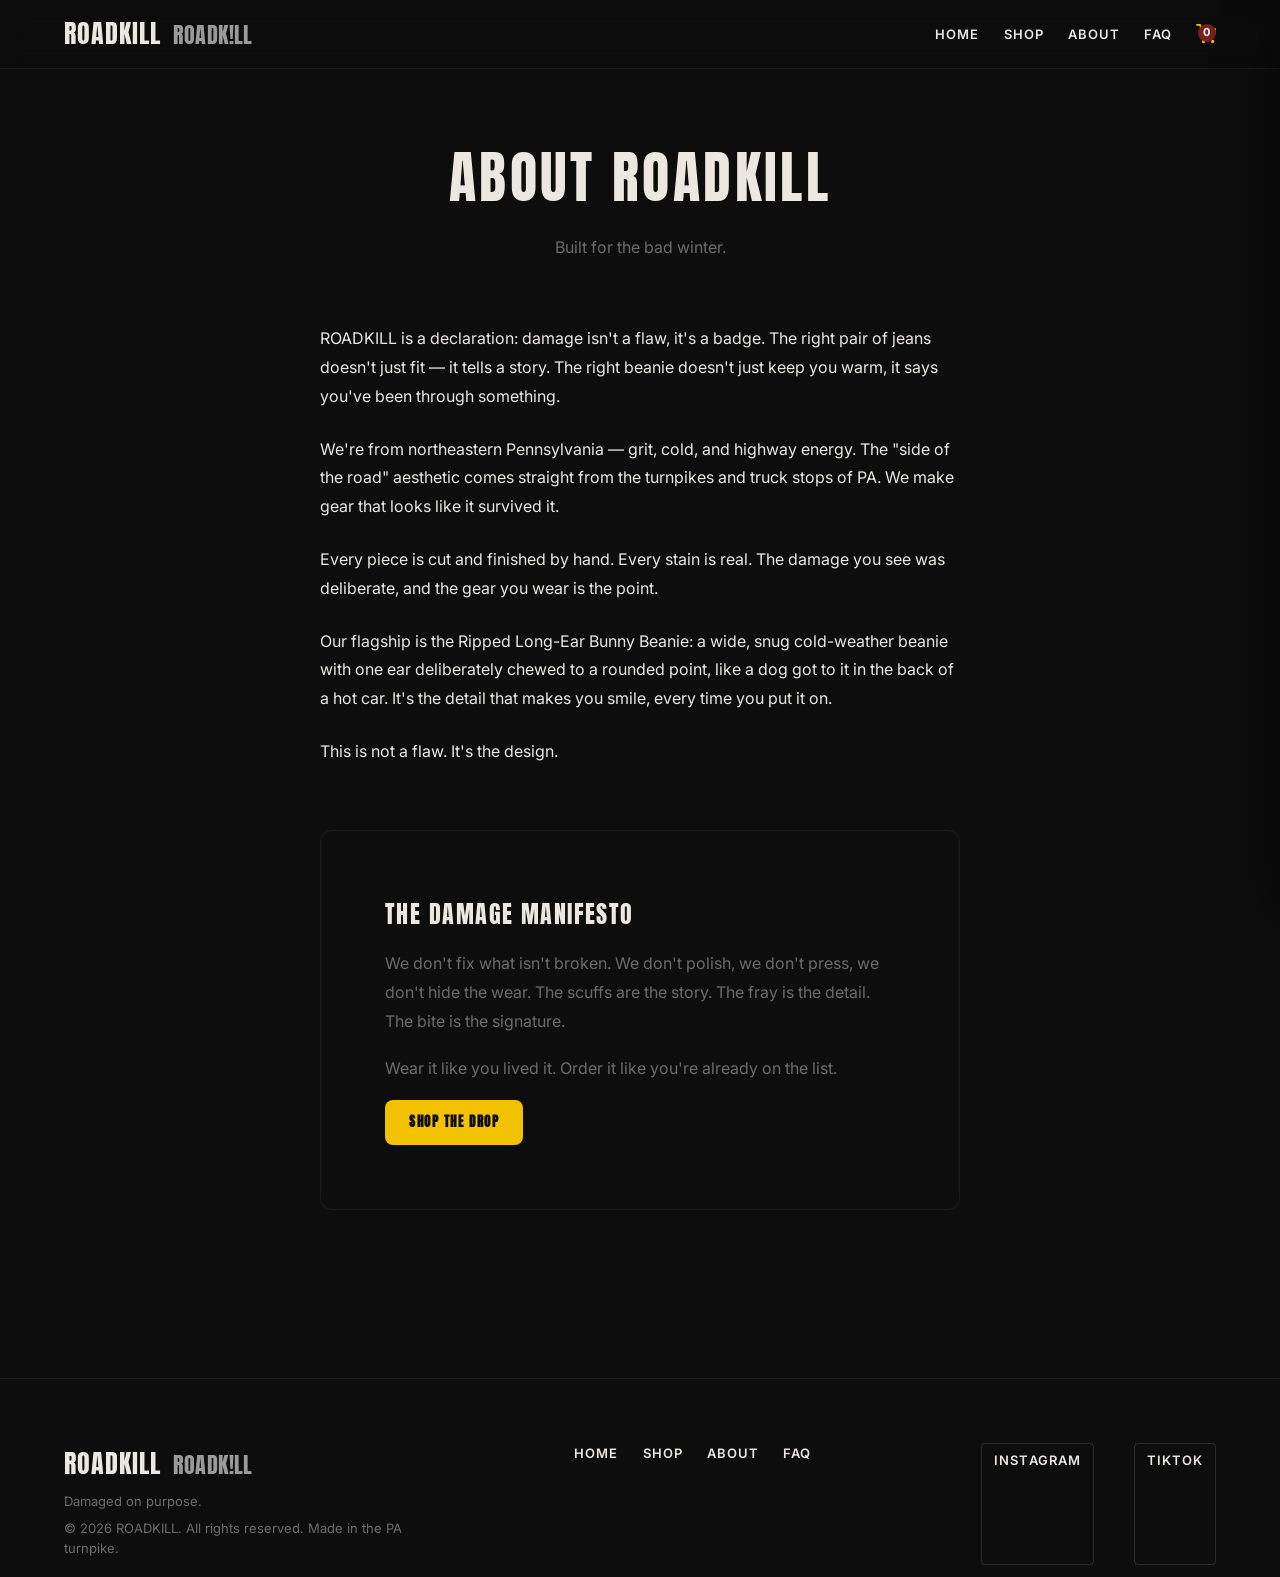
==== about.html @ 136a134d "ROADKILL — complete e-commerce site (v1) Streetwear brand site for ROADKILL, an independent NEPA bra" ====
<!DOCTYPE html>
<html lang="en">
<head>
  <meta charset="UTF-8">
  <meta name="viewport" content="width=device-width, initial-scale=1.0">
  <title>About — ROADKILL</title>
  <meta name="description" content="About ROADKILL. Independent streetwear from northeastern Pennsylvania. Damaged on purpose.">

  <!-- Open Graph -->
  <meta property="og:title" content="About — ROADKILL">
  <meta property="og:description" content="About ROADKILL. Independent streetwear from northeastern Pennsylvania. Damaged on purpose.">
  <meta property="og:image" content="/assets/og-banner.jpg">
  <meta property="og:url" content="https://www.roadkillbrand.com/about.html">

  <link rel="icon" href="data:image/svg+xml,<svg xmlns='http://www.w3.org/2000/svg' viewBox='0 0 32 32'><rect width='32' height='32' fill='%230d0d0d'/><text y='24' font-size='20' font-weight='700' fill='%23f2c200'>!</text></svg>">
  <link rel="preconnect" href="https://fonts.googleapis.com">
  <link rel="preconnect" href="https://fonts.gstatic.com" crossorigin>
  <link href="https://fonts.googleapis.com/css2?family=Anton&family=Inter:wght@400;500;600&family=JetBrains+Mono&display=swap" rel="stylesheet">
  <link rel="stylesheet" href="styles.css">
</head>
<body>

<header class="masthead">
  <div class="container masthead__inner">
    <a href="index.html" class="logo" aria-label="ROADKILL home">
      <span class="logo__word">ROADKILL</span>
      <span class="logo__variant">ROADK!LL</span>
    </a>
    <nav class="nav" id="nav">
      <a href="index.html" class="nav__link">Home</a>
      <a href="shop.html" class="nav__link">Shop</a>
      <a href="about.html" class="nav__link">About</a>
      <a href="faq.html" class="nav__link">FAQ</a>
      <a href="cart.html" class="nav__cart" aria-label="Open cart">
        <svg width="20" height="20" viewBox="0 0 24 24" fill="none" stroke="#f2c200" stroke-width="2" stroke-linecap="round" stroke-linejoin="round"><circle cx="9" cy="21" r="1"/><circle cx="20" cy="21" r="1"/><path d="M1 1h4l2.68 13.39a2 2 0 0 0 2 1.61h9.72a2 2 0 0 0 2-1.61L23 6H6"/></svg>
        <span class="nav__cart-count" id="navCartCount">0</span>
      </a>
    </nav>
    <button class="nav__toggle" id="navToggle" aria-label="Toggle navigation" aria-expanded="false">
      <span></span><span></span><span></span>
    </button>
  </div>
</header>

<div class="page" id="page">
  <section class="page-section about-page">
    <div class="container">
      <div class="about-page__hero">
        <h1 class="about-page__title">About ROADKILL</h1>
        <p class="about-page__sub">Built for the bad winter.</p>
      </div>

      <article class="about-page__content">
        <p>
          ROADKILL is a declaration: damage isn't a flaw, it's a badge. The right pair of jeans doesn't just fit — it tells a story. The right beanie doesn't just keep you warm, it says you've been through something.
        </p>
        <p>
          We're from northeastern Pennsylvania — grit, cold, and highway energy. The "side of the road" aesthetic comes straight from the turnpikes and truck stops of PA. We make gear that looks like it survived it.
        </p>
        <p>
          Every piece is cut and finished by hand. Every stain is real. The damage you see was deliberate, and the gear you wear is the point.
        </p>
        <p>
          Our flagship is the Ripped Long-Ear Bunny Beanie: a wide, snug cold-weather beanie with one ear deliberately chewed to a rounded point, like a dog got to it in the back of a hot car. It's the detail that makes you smile, every time you put it on.
        </p>
        <p>
          This is not a flaw. It's the design.
        </p>
      </article>

      <div class="about-page__manifesto">
        <h2>The Damage Manifesto</h2>
        <p>
          We don't fix what isn't broken. We don't polish, we don't press, we don't hide the wear. The scuffs are the story. The fray is the detail. The bite is the signature.
        </p>
        <p>
          Wear it like you lived it. Order it like you're already on the list.
        </p>
        <a href="index.html#shop" class="btn btn--primary">Shop the drop</a>
      </div>
    </div>
  </section>
</div>

<footer class="footer">
  <div class="container footer__inner">
    <div class="footer__brand">
      <a href="index.html" class="logo" aria-label="ROADKILL home">
        <span class="logo__word">ROADKILL</span>
        <span class="logo__variant">ROADK!LL</span>
      </a>
      <p>Damaged on purpose.</p>
      <p class="footer__legal">&copy; 2026 ROADKILL. All rights reserved. Made in the PA turnpike.</p>
    </div>
    <div class="footer__links">
      <a href="index.html">Home</a>
      <a href="shop.html">Shop</a>
      <a href="about.html">About</a>
      <a href="faq.html">FAQ</a>
    </div>
    <div class="footer__social">
      <a href="#" aria-label="Instagram">Instagram</a>
      <a href="#" aria-label="TikTok">TikTok</a>
    </div>
  </div>
</footer>

<div class="cart-overlay" id="cartOverlay" aria-hidden="true"></div>
<div class="cart-drawer" id="cartDrawer" aria-hidden="true" role="dialog" aria-label="Shopping cart">
  <div class="cart-drawer__header">
    <h2>Your Cart</h2>
    <button class="cart-drawer__close" id="cartClose" aria-label="Close cart">&times;</button>
  </div>
  <ul class="cart-drawer__list" id="cartList"></ul>
  <div class="cart-drawer__footer">
    <div class="cart-drawer__totals">
      <span class="cart-drawer__subtotal">Subtotal</span>
      <span class="cart-drawer__amount" id="cartSubtotal">$0.00</span>
    </div>
    <a href="checkout.html" class="btn btn--primary btn--full">Checkout</a>
    <p class="cart-drawer__note">Stripe-ready &middot; placeholder until you plug in your key.</p>
  </div>
</div>

<script src="data.js"></script>
<script src="app.js"></script>
</body>
</html>
---- styles.css ----
/* ============================================================
   ROADKILL — minimal e-commerce (single-file, no build step)
   CSS: design tokens, layout, components, page sections, cart.
   ============================================================ */

/* ---------- Design tokens ---------- */
:root {
  --black:      #0d0d0d;
  --off-white:  #ece8e1;
  --yellow:     #f2c200;
  --red:        #7a1e1e;
  --grey:       #6b6b6b;
  --grey-light: #9a9a9a;

  --ant:        'Anton', 'Arial Narrow', sans-serif;
  --mono:       'JetBrains Mono', 'Consolas', monospace;
  --sans:       'Inter', 'Segoe UI', sans-serif;

  --space-xs: 6px;
  --space-sm: 12px;
  --space-md: 18px;
  --space-lg: 24px;
  --space-xl: 40px;
  --space-2xl: 64px;

  --radius-sm: 4px;
  --radius-md: 8px;
  --radius-lg: 12px;

  --shadow-sm: 0 2px 8px rgba(0,0,0,.35);
  --shadow-md: 0 8px 24px rgba(0,0,0,.45);
  --shadow-lg: 0 16px 48px rgba(0,0,0,.55);

  --ease: cubic-bezier(.22,1,.36,1);
  --duration: .3s;
}

/* ---------- Reset / base ---------- */
*, *::before, *::after { box-sizing: border-box; }

html {
  scroll-behavior: smooth;
  -webkit-font-smoothing: antialiased;
  -moz-osx-font-smoothing: grayscale;
}

body {
  margin: 0;
  font-family: var(--sans);
  color: var(--off-white);
  background: var(--black);
  line-height: 1.6;
  min-height: 100vh;
  overflow-x: hidden;
}

img { display: block; max-width: 100%; }
a { color: inherit; text-decoration: none; }
button { font-family: inherit; cursor: pointer; border: none; background: none; }
input, textarea {
  font-family: var(--mono);
  font-size: 14px;
  color: var(--off-white);
  background: rgba(255,255,255,.06);
  border: 1px solid rgba(255,255,255,.18);
  border-radius: var(--radius-sm);
  padding: var(--space-sm) var(--space-md);
  outline: none;
  width: 100%;
}
input:focus, textarea:focus {
  border-color: var(--yellow);
  box-shadow: 0 0 0 3px rgba(242,194,0,.18);
}
input::placeholder, textarea::placeholder { color: var(--grey-light); }

.container {
  width: 100%;
  max-width: 1200px;
  margin: 0 auto;
  padding: 0 var(--space-lg);
}
.page {
  /* full-page sections fill the viewport on the sections themselves */
}

/* ---------- Masthead ---------- */
.masthead {
  position: sticky;
  top: 0;
  z-index: 100;
  background: rgba(13,13,13,.92);
  backdrop-filter: blur(12px);
  border-bottom: 1px solid rgba(255,255,255,.06);
}
.masthead__inner {
  display: flex;
  align-items: center;
  justify-content: space-between;
  height: 68px;
}
.logo {
  display: flex;
  align-items: baseline;
  gap: var(--space-sm);
  font-family: var(--ant);
  font-size: 26px;
  font-weight: 400;
  letter-spacing: .04em;
  color: var(--off-white);
}
.logo__variant {
  font-family: var(--ant);
  font-size: 22px;
  color: var(--grey-light);
  letter-spacing: .02em;
}
.nav {
  display: flex;
  align-items: center;
  gap: var(--space-lg);
}
.nav__link {
  position: relative;
  color: var(--off-white);
  font-size: 13px;
  letter-spacing: .08em;
  text-transform: uppercase;
  font-weight: 600;
  padding: var(--space-xs) 0;
}
.nav__link::after {
  content: '';
  position: absolute;
  bottom: 0; left: 0; right: 0;
  height: 1px;
  background: var(--yellow);
  transform: scaleX(0);
  transform-origin: right;
  transition: transform var(--duration) var(--ease);
}
.nav__link:hover::after,
.nav__link:focus-visible::after { transform: scaleX(1); transform-origin: left; }
.nav__cart {
  position: relative;
  display: flex;
  align-items: center;
  gap: var(--space-xs);
  color: var(--off-white);
  font-size: 13px;
  letter-spacing: .06em;
}
.nav__cart-count {
  position: absolute;
  top: 0; right: 0;
  background: var(--red);
  color: #fff;
  font-size: 11px;
  font-weight: 700;
  min-width: 18px;
  height: 18px;
  border-radius: 9px;
  display: flex;
  align-items: center;
  justify-content: center;
  padding: 0 4px;
}
.nav__toggle {
  display: none;
  flex-direction: column;
  gap: 5px;
  padding: var(--space-sm);
  border-radius: var(--radius-sm);
}
.nav__toggle span {
  display: block;
  height: 2px;
  background: var(--off-white);
  width: 22px;
  border-radius: 2px;
  transition: transform var(--duration) var(--ease);
}
.nav__toggle[aria-expanded="true"] span:nth-child(1) { transform: rotate(45deg) translate(5px,5px); }
.nav__toggle[aria-expanded="true"] span:nth-child(2) { opacity: 0; }
.nav__toggle[aria-expanded="true"] span:nth-child(3) { transform: rotate(-45deg) translate(5px,-5px); }

/* ---------- Buttons ---------- */
.btn {
  display: inline-flex;
  align-items: center;
  justify-content: center;
  gap: var(--space-sm);
  font-family: var(--sans);
  font-size: 13px;
  letter-spacing: .08em;
  text-transform: uppercase;
  font-weight: 700;
  padding: var(--space-sm) var(--space-lg);
  border-radius: var(--radius-md);
  transition: transform var(--duration) var(--ease), filter var(--duration);
  position: relative;
  overflow: hidden;
}
.btn--primary {
  background: var(--yellow);
  color: var(--black);
  font-family: var(--ant);
  letter-spacing: .12em;
}
.btn--primary:hover { background: var(--red); color: var(--off-white); transform: translateY(-2px); }
.btn--primary:focus-visible { outline: 2px solid var(--yellow); outline-offset: 3px; }
.btn--ghost {
  color: var(--off-white);
  font-family: var(--ant);
  letter-spacing: .12em;
  border: 1px solid rgba(255,255,255,.18);
}
.btn--ghost:hover { border-color: var(--yellow); color: var(--yellow); transform: translateY(-2px); }
.btn--full { width: 100%; }
.btn--danger { background: var(--red); color: #fff; }
.btn--danger:hover { background: #5a1414; }

/* ---------- Hero ---------- */
.hero {
  position: relative;
  min-height: 100vh;
  display: flex;
  align-items: center;
  overflow: hidden;
}
.hero__bg {
  position: absolute;
  inset: 0;
  z-index: 0;
}
.hero__bg img {
  width: 100%;
  height: 100%;
  object-fit: cover;
  object-position: center 30%;
}
.hero__grain {
  position: absolute;
  inset: 0;
  z-index: 1;
  background-image: url("data:image/svg+xml,%3Csvg viewBox='0 0 256 256' xmlns='http://www.w3.org/2000/svg'%3E%3Cfilter id='noise'%3E%3CfeTurbulence type='fractalNoise' baseFrequency='0.85' numOctaves='4' stitchTiles='stitch'/%3E%3C/filter%3E%3Crect width='100%25' height='100%25' filter='url(%23noise)' opacity='0.35'/%3E%3C/svg%3E");
  opacity: .4;
  pointer-events: none;
}
.hero__content {
  position: relative;
  z-index: 2;
  max-width: 640px;
  padding: var(--space-2xl) var(--space-lg) 0;
}
.eyebrow {
  margin: 0 0 var(--space-sm);
  color: var(--yellow);
  font-size: 12px;
  letter-spacing: .2em;
  text-transform: uppercase;
}
.hero__title {
  margin: 0 0 var(--space-sm);
  font-family: var(--ant);
  font-size: clamp(56px, 9vw, 110px);
  font-weight: 400;
  line-height: 0.95;
  letter-spacing: .06em;
  text-transform: uppercase;
}
.hero__title--alt { display: none; }
.hero__sub {
  margin: 0 0 var(--space-lg);
  color: var(--off-white);
  font-size: 18px;
  letter-spacing: .04em;
  font-weight: 500;
}
.hero__actions { display: flex; flex-direction: column; gap: var(--space-sm); }
.hero__countdown {
  margin-top: var(--space-lg);
  font-family: var(--mono);
  font-size: 13px;
  color: var(--off-white);
}
.hero__side {
  position: relative;
  z-index: 2;
  display: none;
}
.hero__scarab {
  position: relative;
}
.frame {
  position: relative;
  display: inline-block;
  border: 1px solid rgba(255,255,255,.12);
  overflow: hidden;
}
.frame img {
  width: 100%;
  aspect-ratio: 4/5;
  object-fit: cover;
}
.frame--bite {
  border-color: rgba(255,255,255,.2);
  box-shadow: 0 0 0 12px rgba(255,255,255,.03);
}
.frame__bite {
  position: absolute;
  top: -20%;
  right: -15%;
  width: 46%;
  height: 46%;
  background: rgba(255,255,255,.04);
  border-radius: 50%;
  transform: rotate(12deg);
  pointer-events: none;
}
.caption {
  position: absolute;
  bottom: 0; left: 0; right: 0;
  padding: var(--space-md);
  font-family: var(--mono);
  font-size: 12px;
  color: var(--off-white);
  letter-spacing: .04em;
  background: linear-gradient(0deg, rgba(13,13,13,.8), transparent);
}

/* ---------- Section shared ---------- */
.page-section {
  padding: var(--space-2xl) var(--space-lg) calc(var(--space-2xl) + 40px);
  position: relative;
}
.section-title {
  margin: 0 0 var(--space-sm);
  font-family: var(--ant);
  font-size: clamp(28px, 4vw, 44px);
  font-weight: 400;
  letter-spacing: .06em;
  text-transform: uppercase;
}
.section-lead {
  margin: 0 0 var(--space-lg);
  color: var(--grey);
  font-size: 16px;
  max-width: 620px;
}
.section-body {
  margin: 0 0 var(--space-lg);
  color: var(--off-white);
  font-size: 15px;
  line-height: 1.8;
}
.feature-list {
  list-style: none;
  margin: 0;
  padding: 0;
  display: grid;
  gap: var(--space-lg);
}
.feature-list__item {
  display: grid;
  grid-template-columns: 48px 1fr;
  gap: var(--space-md);
  align-items: start;
}
.feature-list__marker {
  font-family: var(--mono);
  font-size: 12px;
  color: var(--yellow);
  font-weight: 700;
  display: flex;
  align-items: center;
  justify-content: center;
  height: 40px;
  width: 40px;
  border-radius: 50%;
  background: var(--black);
}

/* ---------- Products ---------- */
.product-grid {
  display: grid;
  grid-template-columns: repeat(auto-fill, minmax(240px, 1fr));
  gap: var(--space-lg);
}
.product-card {
  position: relative;
  background: var(--black);
  border: 1px solid rgba(255,255,255,.06);
  border-radius: var(--radius-md);
  overflow: hidden;
  transition: transform var(--duration) var(--ease), border-color var(--duration);
}
.product-card:hover {
  transform: translateY(-4px);
  border-color: rgba(255,255,255,.14);
}
.product-card__img {
  position: relative;
  aspect-ratio: 3/4;
  overflow: hidden;
}
.product-card__img img {
  width: 100%;
  height: 100%;
  object-fit: cover;
  transition: transform var(--duration) var(--ease);
}
.product-card:hover .product-card__img img { transform: scale(1.04); }
.product-card__frame {
  position: absolute;
  inset: 0;
  border-radius: var(--radius-md);
  overflow: hidden;
  pointer-events: none;
}
.product-card__frame::before {
  content: '';
  position: absolute;
  inset: 0;
  background: linear-gradient(135deg, transparent 40%, rgba(255,255,255,.05));
  pointer-events: none;
}
.product-card__frame--bite {
  pointer-events: none;
}
.product-card__frame::after {
  content: '';
  position: absolute;
  top: -20%;
  right: -15%;
  width: 40%;
  height: 40%;
  background: rgba(255,255,255,.04);
  border-radius: 50%;
  transform: rotate(10deg);
  pointer-events: none;
}
.product-card__tag {
  position: absolute;
  top: var(--space-sm);
  left: var(--space-sm);
  font-size: 10px;
  letter-spacing: .12em;
  text-transform: uppercase;
  font-weight: 700;
  padding: 4px 8px;
  border-radius: var(--radius-sm);
  color: #fff;
}
.product-card__tag--sold {
  background: var(--red);
}
.product-card__tag--soon {
  background: var(--grey);
}
.product-card__body {
  padding: var(--space-md);
}
.product-card__name {
  font-family: var(--sans);
  font-size: 15px;
  font-weight: 600;
  margin: 0 0 var(--space-xs);
  letter-spacing: .02em;
}
.product-card__price {
  font-family: var(--mono);
  font-size: 14px;
  color: var(--off-white);
  margin: 0;
}
.product-card__eye {
  font-size: 13px;
  color: var(--grey);
  margin: var(--space-xs) 0;
}
.product-card__buy {
  margin-top: var(--space-sm);
  padding: 6px 12px;
  border: 1px solid rgba(255,255,255,.18);
  border-radius: var(--radius-sm);
  font-size: 11px;
  letter-spacing: .06em;
  text-transform: uppercase;
  font-weight: 700;
  color: var(--off-white);
  transition: border-color var(--duration), color var(--duration);
}
.product-card__buy:hover { border-color: var(--yellow); color: var(--yellow); }

/* ---------- Drop list ---------- */
.drop-list__card {
  max-width: 560px;
  margin: 0 auto;
  background: var(--black);
  border: 1px solid rgba(255,255,255,.06);
  border-radius: var(--radius-lg);
  padding: var(--space-2xl);
  box-shadow: var(--shadow-md);
}
.drop-list__title {
  margin: 0 0 var(--space-sm);
  font-family: var(--ant);
  font-size: 32px;
  font-weight: 400;
  letter-spacing: .04em;
  text-transform: uppercase;
}
.drop-list__sub {
  margin: 0 0 var(--space-lg);
  color: var(--grey);
  font-size: 15px;
}
.drop-list__fields {
  display: grid;
  gap: var(--space-sm);
  margin-bottom: var(--space-lg);
}
.form-feedback {
  font-size: 13px;
  min-height: 18px;
  margin: var(--space-sm) 0 0;
}
.form-feedback--ok { color: var(--yellow); }
.form-feedback--err { color: var(--red); }

/* ---------- About ---------- */
.about__inner {
  display: grid;
  grid-template-columns: 1fr 1fr;
  gap: var(--space-2xl);
  align-items: center;
}
.about__image {
  position: relative;
}
.about__image .frame {
  max-width: 100%;
}
.footer {
  border-top: 1px solid rgba(255,255,255,.06);
  background: var(--black);
  padding: var(--space-2xl) 0 var(--space-sm);
}
.footer__inner {
  display: flex;
  flex-wrap: wrap;
  justify-content: space-between;
  gap: var(--space-lg);
}
.footer__brand { max-width: 340px; }
.footer p { color: var(--grey); font-size: 13px; margin: var(--space-xs) 0; }
.footer__legal { font-size: 11px; color: var(--grey-light); }
.footer__links {
  display: flex;
  flex-wrap: wrap;
  gap: var(--space-lg);
  list-style: none;
  margin: 0;
  padding: 0;
}
.footer__links a {
  font-size: 13px;
  letter-spacing: .08em;
  text-transform: uppercase;
  font-weight: 600;
  color: var(--off-white);
}
.footer__social {
  display: flex;
  gap: var(--space-xl);
}
.footer__social a {
  font-size: 13px;
  letter-spacing: .08em;
  text-transform: uppercase;
  font-weight: 600;
  color: var(--off-white);
  border: 1px solid rgba(255,255,255,.12);
  border-radius: var(--radius-sm);
  padding: var(--space-xs) var(--space-sm);
}
.footer__social a:hover { border-color: var(--yellow); color: var(--yellow); }

/* ---------- FAQ ---------- */
.faq__list {
  max-width: 720px;
}
.faq__item {
  border-bottom: 1px solid rgba(255,255,255,.06);
  padding: var(--space-lg) 0;
}
.faq__q {
  display: flex;
  align-items: center;
  justify-content: space-between;
  gap: var(--space-md);
  font-family: var(--ant);
  font-size: 16px;
  font-weight: 400;
  letter-spacing: .04em;
  text-transform: uppercase;
  color: var(--off-white);
}
.faq__q[aria-expanded="false"] .faq__icon { transform: rotate(-90deg); }
.faq__icon {
  flex-shrink: 0;
  transition: transform var(--duration) var(--ease);
}
.faq__a {
  max-height: 0;
  overflow: hidden;
  transition: max-height var(--duration) var(--ease);
}
.faq__a.open { max-height: 300px; }
.faq__a p { margin: 0; color: var(--grey); line-height: 1.8; }

/* ---------- Cart drawer ---------- */
.cart-overlay {
  position: fixed;
  inset: 0;
  background: rgba(0,0,0,.6);
  z-index: 200;
  opacity: 0;
  pointer-events: none;
  transition: opacity var(--duration);
}
.cart-overlay--open { opacity: 1; pointer-events: auto; }
.cart-drawer {
  position: fixed;
  top: 0; right: 0; bottom: 0;
  width: min(420px, 100%);
  background: var(--black);
  z-index: 201;
  transform: translateX(100%);
  transition: transform var(--duration) var(--ease);
  display: flex;
  flex-direction: column;
  box-shadow: var(--shadow-lg);
}
.cart-drawer--open { transform: translateX(0); }
.cart-drawer__header {
  display: flex;
  align-items: center;
  justify-content: space-between;
  padding: var(--space-lg);
  border-bottom: 1px solid rgba(255,255,255,.06);
}
.cart-drawer__header h2 {
  font-family: var(--ant);
  font-size: 20px;
  font-weight: 400;
  letter-spacing: .06em;
  text-transform: uppercase;
  margin: 0;
}
.cart-drawer__close {
  font-size: 24px;
  color: var(--off-white);
  line-height: 1;
  transition: color var(--duration);
}
.cart-drawer__close:hover { color: var(--yellow); }
.cart-drawer__list {
  list-style: none;
  margin: 0;
  padding: 0;
  flex: 1;
  overflow-y: auto;
}
.cart-drawer__item {
  display: grid;
  grid-template-columns: 90px 1fr auto;
  gap: var(--space-md);
  padding: var(--space-sm) 0;
  border-bottom: 1px solid rgba(255,255,255,.06);
}
.cart-drawer__item:last-child { border-bottom: none; }
.cart-drawer__item-img img { width: 100%; aspect-ratio: 1; object-fit: cover; border-radius: var(--radius-sm); }
.cart-drawer__item-name { font-size: 14px; font-weight: 600; margin: 0 0 var(--space-xs); }
.cart-drawer__item-desc { font-size: 12px; color: var(--grey); margin: 0; }
.cart-drawer__item-price { font-family: var(--mono); font-size: 13px; color: var(--off-white); }
.cart-drawer__remove {
  font-size: 11px;
  color: var(--grey-light);
  transition: color var(--duration);
}
.cart-drawer__remove:hover { color: var(--red); }
.cart-drawer__footer {
  border-top: 1px solid rgba(255,255,255,.06);
  padding: var(--space-lg);
  display: flex;
  flex-direction: column;
  gap: var(--space-sm);
}
.cart-drawer__totals {
  display: flex;
  justify-content: space-between;
  font-size: 14px;
}
.cart-drawer__subtotal { color: var(--grey); }
.cart-drawer__amount {
  font-family: var(--mono);
  font-size: 24px;
  font-weight: 700;
  color: var(--off-white);
}
.cart-drawer__note {
  font-size: 11px;
  color: var(--grey-light);
  margin: 0;
}

/* ---------- Shared section padding tweaks ---------- */
.footer + .page-section { padding-top: 0; }

/* ---------- Responsive ---------- */
@media (max-width: 820px) {
  .nav__toggle { display: flex; }
  .nav__link,
  .nav__cart {
    opacity: 0;
    pointer-events: none;
    transform: translateY(-8px);
    transition: opacity var(--duration) var(--ease), transform var(--duration) var(--ease);
  }
  .nav[aria-expanded="true"] .nav__link,
  .nav[aria-expanded="true"] .nav__cart {
    opacity: 1;
    pointer-events: auto;
    transform: none;
  }
  .nav[aria-expanded="true"] {
    position: absolute;
    top: 68px; left: 0; right: 0;
    background: var(--black);
    border-bottom: 1px solid rgba(255,255,255,.06);
    padding: var(--space-lg);
    display: flex;
    flex-direction: column;
    gap: var(--space-sm);
  }
  .hero__side { display: block; }
  .about__inner { grid-template-columns: 1fr; }
  .about__image { order: -1; }
  .footer__inner { flex-direction: column; }
}

@media (max-width: 480px) {
  .container { padding: 0 var(--space-sm); }
  .product-grid { grid-template-columns: 1fr; }
  .hero__actions { flex-direction: row; }
}

/* ============================================================
   EXTRA PAGES: shop, about, faq, checkout, cart
   ============================================================ */

/* ---------- Shop ---------- */
.shop__hero {
  text-align: center;
  max-width: 640px;
  margin: 0 auto var(--space-2xl);
}
.shop__title {
  font-family: var(--ant);
  font-size: clamp(36px, 5vw, 56px);
  font-weight: 400;
  letter-spacing: .06em;
  text-transform: uppercase;
  margin: 0 0 var(--space-sm);
}
.shop__sub {
  color: var(--grey);
  font-size: 16px;
  margin: 0;
}
.shop__countdown {
  margin-top: var(--space-lg);
  font-family: var(--mono);
  font-size: 13px;
  color: var(--off-white);
}
.shop__filter-bar {
  display: flex;
  flex-wrap: wrap;
  gap: var(--space-sm);
  align-items: center;
  justify-content: center;
  margin-bottom: var(--space-lg);
}
.shop__filter-bar .input {
  min-width: 180px;
}
.shop__status {
  font-size: 13px;
  color: var(--grey);
  margin: 0;
}
.shop__empty {
  text-align: center;
  padding: var(--space-2xl);
  color: var(--grey);
}

/* ---------- Drop list (on home) ---------- */
.drop-list__card { max-width: 560px; margin: 0 auto; }

/* ---------- About page ---------- */
.about-page__hero {
  text-align: center;
  max-width: 560px;
  margin: 0 auto var(--space-2xl);
}
.about-page__title {
  font-family: var(--ant);
  font-size: clamp(36px, 5vw, 56px);
  font-weight: 400;
  letter-spacing: .06em;
  text-transform: uppercase;
  margin: 0 0 var(--space-sm);
}
.about-page__sub {
  color: var(--grey);
  font-size: 16px;
  margin: 0 0 var(--space-lg);
}
.about-page__content {
  max-width: 640px;
  margin: 0 auto var(--space-2xl);
  color: var(--off-white);
  line-height: 1.8;
}
.about-page__content p { margin-bottom: var(--space-lg); }
.about-page__content a { color: var(--yellow); }
.about-page__manifesto {
  background: var(--black);
  border: 1px solid rgba(255,255,255,.06);
  border-radius: var(--radius-lg);
  padding: var(--space-2xl);
  max-width: 640px;
  margin: 0 auto var(--space-2xl);
}
.about-page__manifesto h2 {
  font-family: var(--ant);
  font-size: 24px;
  font-weight: 400;
  letter-spacing: .06em;
  text-transform: uppercase;
  margin: 0 0 var(--space-sm);
}
.about-page__manifesto p {
  color: var(--grey);
  margin-bottom: var(--space-md);
  line-height: 1.8;
}

/* ---------- FAQ page ---------- */
.faq-page__title {
  font-family: var(--ant);
  font-size: clamp(36px, 5vw, 56px);
  font-weight: 400;
  letter-spacing: .06em;
  text-transform: uppercase;
  margin: 0 0 var(--space-sm);
}
.faq-page__sub {
  color: var(--grey);
  font-size: 16px;
  margin: 0 0 var(--space-lg);
}
.faq-page__sub a { color: var(--yellow); }

/* ---------- Cart / Checkout pages ---------- */
.cart-page__wrapper, .checkout__wrapper {
  max-width: 960px;
  margin: 0 auto;
}
.back-link {
  display: inline-block;
  color: var(--yellow);
  font-size: 13px;
  margin-bottom: var(--space-lg);
}
.cart-page__title {
  font-family: var(--ant);
  font-size: clamp(32px, 4vw, 48px);
  font-weight: 400;
  letter-spacing: .06em;
  text-transform: uppercase;
  margin: 0 0 var(--space-lg);
}
.cart-page__cart {
  background: var(--black);
  border: 1px solid rgba(255,255,255,.06);
  border-radius: var(--radius-lg);
  padding: var(--space-xl);
  min-height: 160px;
}
.cart-page__line {
  display: flex;
  justify-content: space-between;
  padding: var(--space-sm) 0;
  border-bottom: 1px solid rgba(255,255,255,.06);
}
.cart-page__line:last-child { border-bottom: none; }
.cart-page__label { color: var(--grey); }
.cart-page__value { font-family: var(--mono); color: var(--off-white); }
.cart-page__total-row .cart-page__value { font-size: 18px; font-weight: 700; }
.cart-page__actions {
  display: flex;
  flex-direction: column;
  gap: var(--space-sm);
  margin: var(--space-xl) 0;
}
.cart-page__note {
  color: var(--grey-light);
  font-size: 12px;
  margin: 0;
}

/* ---- Checkout ---- */
.checkout__wrapper {
  display: grid;
  grid-template-columns: 1fr 1fr;
  gap: var(--space-2xl);
}
.checkout__left { max-width: 560px; }
.checkout__title {
  font-family: var(--ant);
  font-size: clamp(32px, 4vw, 48px);
  font-weight: 400;
  letter-spacing: .06em;
  text-transform: uppercase;
  margin: 0 0 var(--space-sm);
}
.checkout__sub {
  color: var(--grey);
  font-size: 15px;
  margin: 0 0 var(--space-lg);
}
.checkout__sub a { color: var(--yellow); }
.checkout__cart {
  background: var(--black);
  border: 1px solid rgba(255,255,255,.06);
  border-radius: var(--radius-lg);
  padding: var(--space-xl);
  min-height: 160px;
}
.checkout__details {
  background: var(--black);
  border: 1px solid rgba(255,255,255,.06);
  border-radius: var(--radius-lg);
  padding: var(--space-xl);
}
.checkout__totals {
  display: flex;
  flex-direction: column;
  gap: var(--space-sm);
  margin-bottom: var(--space-lg);
}
.checkout__line {
  display: flex;
  justify-content: space-between;
  padding: var(--space-sm) 0;
  border-bottom: 1px solid rgba(255,255,255,.06);
}
.checkout__line:last-child { border-bottom: none; }
.checkout__total-row { font-weight: 700; }
.checkout__actions {
  display: flex;
  flex-direction: column;
  gap: var(--space-sm);
  margin-bottom: var(--space-lg);
}
.checkout__note {
  font-size: 12px;
  color: var(--grey-light);
  line-height: 1.6;
}
.checkout__note code {
  background: rgba(255,255,255,.06);
  padding: 2px 6px;
  border-radius: var(--radius-sm);
  font-family: var(--mono);
  font-size: 11px;
}
.checkout__form-card { max-width: 480px; }
.checkout__form-title {
  font-family: var(--ant);
  font-size: 20px;
  font-weight: 400;
  letter-spacing: .06em;
  text-transform: uppercase;
  margin: 0 0 var(--space-lg);
}
.checkout__form-grid {
  display: grid;
  grid-template-columns: 1fr 1fr;
  gap: var(--space-sm);
}
.checkout__field {
  margin-bottom: var(--space-sm);
}
.checkout__field label {
  display: block;
  font-size: 11px;
  letter-spacing: .08em;
  text-transform: uppercase;
  color: var(--grey-light);
  margin-bottom: var(--space-xs);
}
.checkout__form-grid .checkout__field { margin-bottom: 0; }
.checkout__form-grid .checkout__field:nth-child(2n) { margin-left: var(--space-sm); }
.checkout__form-grid .checkout__field:nth-child(2n) input,
.checkout__form-grid .checkout__field:nth-child(2n) select {
  margin-left: 0;
}
.checkout__form-note {
  font-size: 12px;
  color: var(--grey-light);
  margin: 0;
}
.checkout__form-note code {
  background: rgba(255,255,255,.06);
  padding: 2px 6px;
  border-radius: var(--radius-sm);
  font-family: var(--mono);
  font-size: 11px;
}

/* ---------- Footer tweaks for subpages ---- */
.footer + .page-section { padding-top: 0; }

/* ---------- Responsive for extra pages ---- */
@media (max-width: 820px) {
  .checkout__wrapper {
    grid-template-columns: 1fr;
  }
  .about-page__content { max-width: 100%; }
  .about-page__manifesto { max-width: 100%; }
}
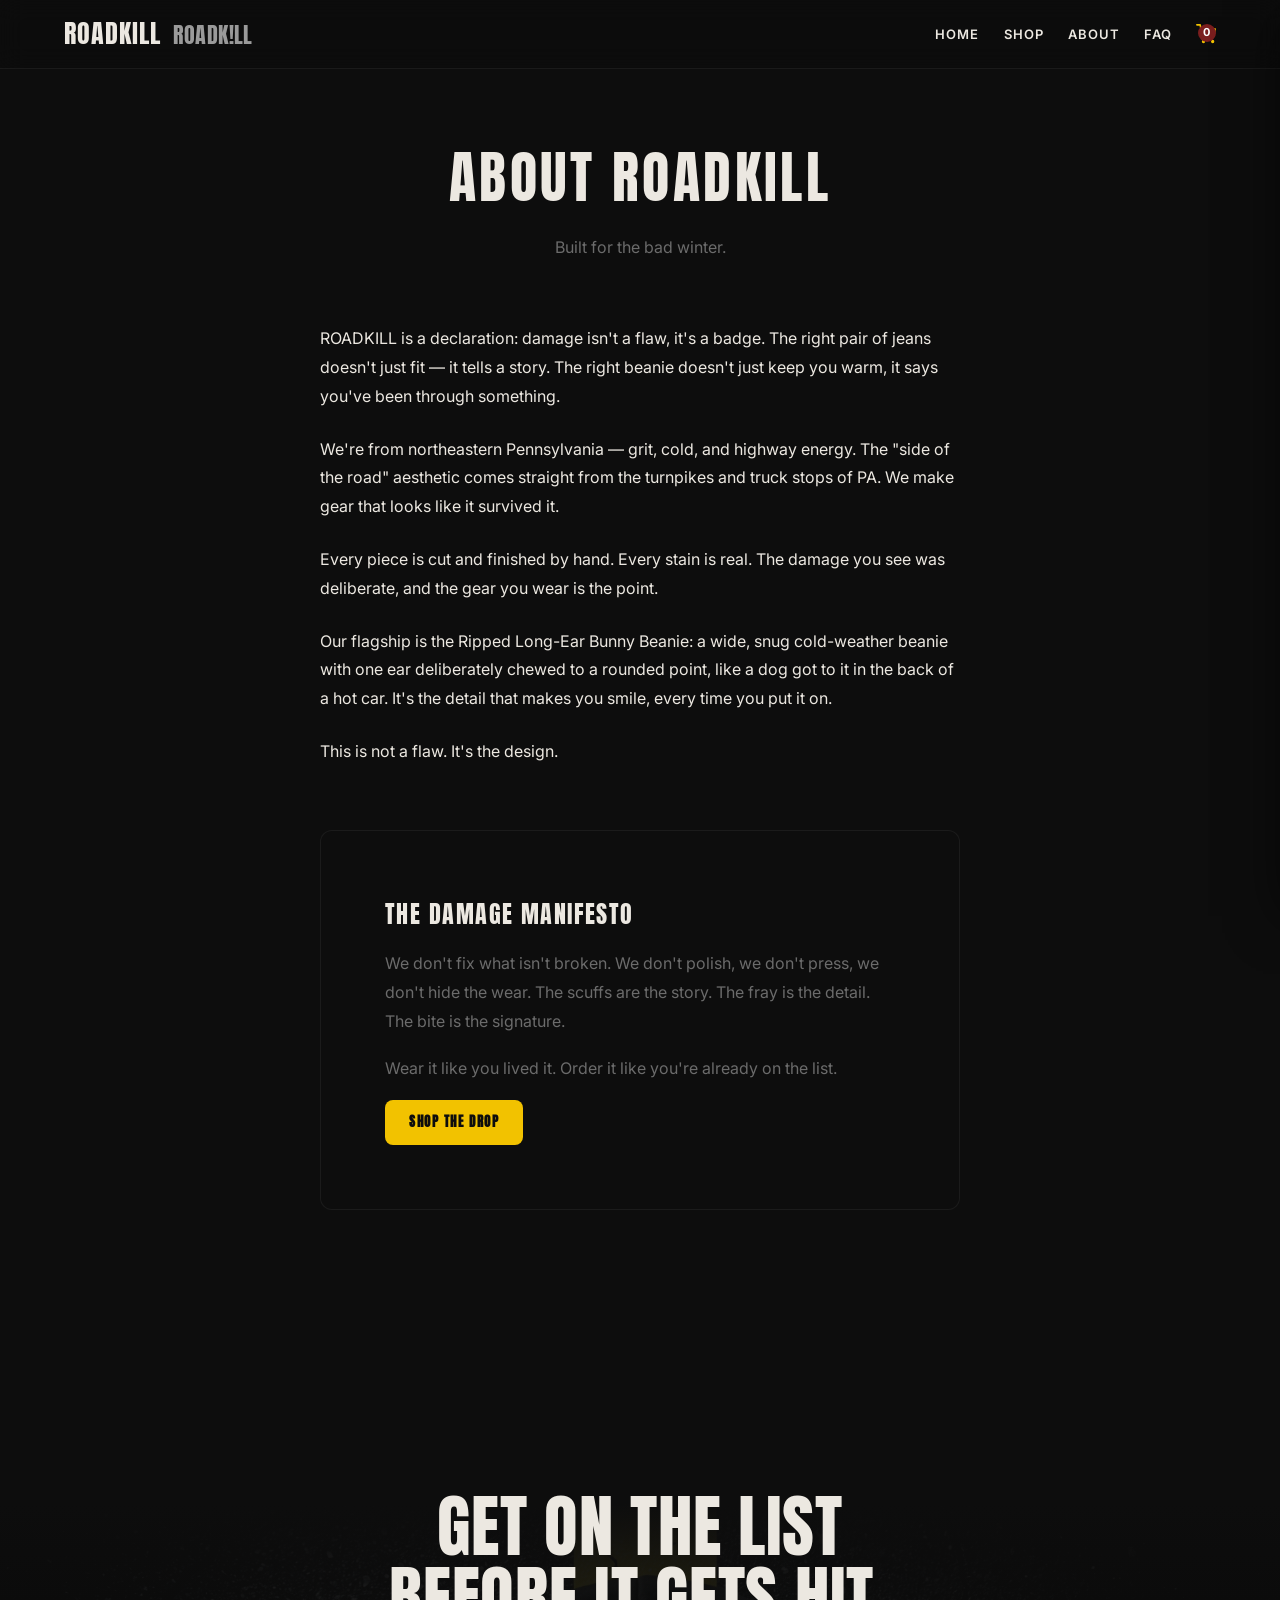
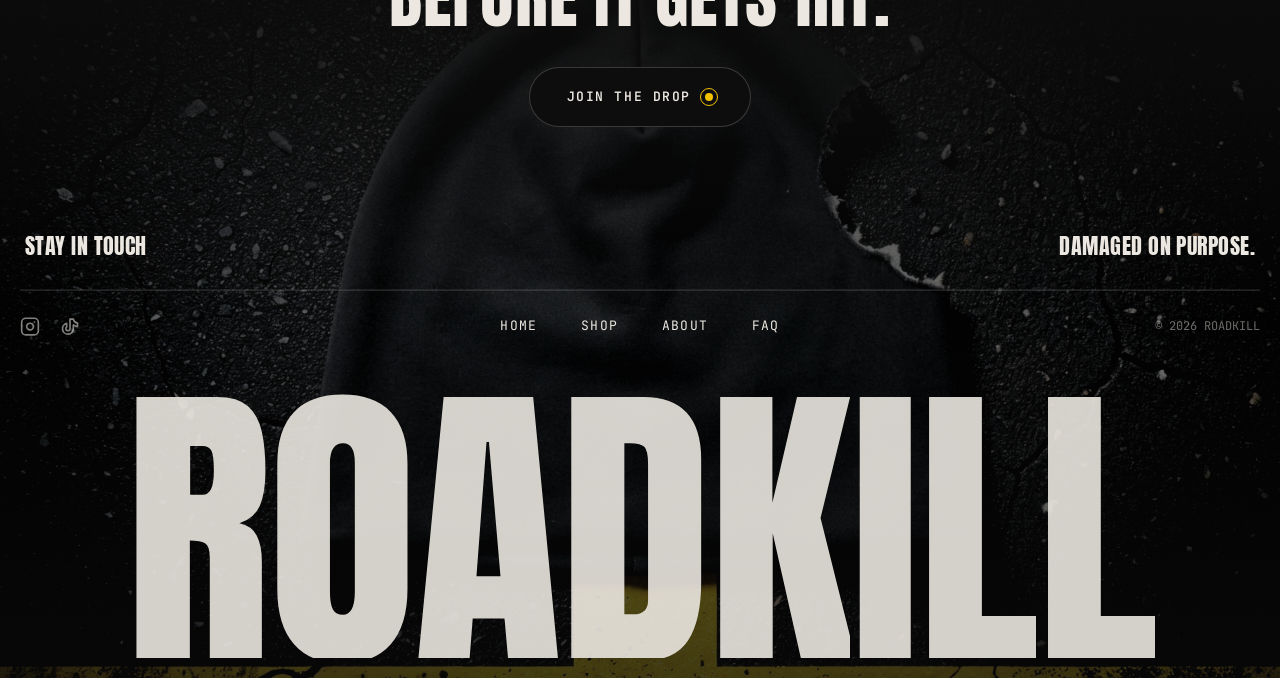
==== commit 2f7a3012: "Add Loopstack-style endcap footer and fix startup JS errors - Replace the footer on index, about and" ====
--- a/about.html
+++ b/about.html
@@ -82,26 +82,49 @@
   </section>
 </div>
 
-<footer class="footer">
-  <div class="container footer__inner">
-    <div class="footer__brand">
-      <a href="index.html" class="logo" aria-label="ROADKILL home">
-        <span class="logo__word">ROADKILL</span>
-        <span class="logo__variant">ROADK!LL</span>
-      </a>
-      <p>Damaged on purpose.</p>
-      <p class="footer__legal">&copy; 2026 ROADKILL. All rights reserved. Made in the PA turnpike.</p>
+<!-- ==================== FOOTER / ENDCAP ==================== -->
+<footer class="endcap" id="endcap">
+  <div class="endcap__media" aria-hidden="true">
+    <img src="assets/hero-bunny-beanie.png" alt="" loading="lazy">
+  </div>
+  <div class="endcap__gradient" aria-hidden="true"></div>
+
+  <div class="endcap__hero">
+    <h2 class="endcap__title">Get on the list <br> before it gets hit.</h2>
+    <a href="index.html#drop" class="endcap__btn">
+      <span>Join the Drop</span>
+      <span class="endcap__dot" aria-hidden="true"></span>
+    </a>
+  </div>
+
+  <div class="endcap__block">
+    <div class="endcap__top">
+      <p class="endcap__label">Stay in Touch</p>
+      <p class="endcap__label">Damaged on purpose.</p>
     </div>
-    <div class="footer__links">
-      <a href="index.html">Home</a>
-      <a href="shop.html">Shop</a>
-      <a href="about.html">About</a>
-      <a href="faq.html">FAQ</a>
+    <hr class="endcap__divider">
+    <div class="endcap__bottom">
+      <div class="endcap__socials">
+        <a href="#" aria-label="Instagram" class="endcap__social"><svg width="20" height="20" viewBox="0 0 24 24" fill="none" stroke="currentColor" stroke-width="2" stroke-linecap="round" stroke-linejoin="round"><rect x="2" y="2" width="20" height="20" rx="5" ry="5"></rect><path d="M16 11.37A4 4 0 1 1 12.63 8 4 4 0 0 1 16 11.37z"></path><line x1="17.5" y1="6.5" x2="17.51" y2="6.5"></line></svg></a>
+        <a href="#" aria-label="TikTok" class="endcap__social"><svg width="20" height="20" viewBox="0 0 24 24" fill="none" stroke="currentColor" stroke-width="2" stroke-linecap="round" stroke-linejoin="round"><path d="M21 7.917v4.034a9.948 9.948 0 0 1 -5 -1.951v4.5a6.5 6.5 0 1 1 -8 -6.326v4.326a2.5 2.5 0 1 0 4 2v-11.5h4.083a6.005 6.005 0 0 0 4.917 4.917z"></path></svg></a>
+      </div>
+      <nav class="endcap__links" aria-label="Footer">
+        <a href="index.html" class="endcap__link">Home</a>
+        <a href="shop.html" class="endcap__link">Shop</a>
+        <a href="about.html" class="endcap__link">About</a>
+        <a href="faq.html" class="endcap__link">FAQ</a>
+      </nav>
+      <p class="endcap__copy">&copy; 2026 ROADKILL</p>
     </div>
-    <div class="footer__social">
-      <a href="#" aria-label="Instagram">Instagram</a>
-      <a href="#" aria-label="TikTok">TikTok</a>
-    </div>
+  </div>
+
+  <div class="endcap__wordmark-wrap" aria-hidden="true">
+    <p class="endcap__wordmark">ROADKILL</p>
+  </div>
+
+  <div class="endcap__ring" id="endcapRing" aria-hidden="true"></div>
+  <div class="endcap__pill" id="endcapPill" aria-hidden="true">
+    <span class="endcap__pill-text"><span>Join</span> the drop</span>
   </div>
 </footer>
 
--- a/styles.css
+++ b/styles.css
@@ -542,50 +542,325 @@
 .about__image .frame {
   max-width: 100%;
 }
-.footer {
-  border-top: 1px solid rgba(255,255,255,.06);
+/* ---------- ENDCAP (footer) ---------- */
+.endcap {
+  position: relative;
+  height: 100vh;
+  height: 100svh;
+  min-height: 680px;
+  overflow: hidden;
   background: var(--black);
-  padding: var(--space-2xl) 0 var(--space-sm);
-}
-.footer__inner {
-  display: flex;
+  color: var(--off-white);
+}
+.endcap__media {
+  position: absolute;
+  left: 0;
+  right: 0;
+  bottom: 0;
+  height: 90%;
+  z-index: 0;
+}
+.endcap__media img {
+  width: 100%;
+  height: 100%;
+  max-width: none;
+  object-fit: cover;
+  object-position: center 30%;
+  filter: grayscale(.2) brightness(.55) contrast(1.05);
+}
+.endcap__gradient {
+  position: absolute;
+  inset: 0;
+  z-index: 1;
+  pointer-events: none;
+  background: linear-gradient(to bottom,
+    var(--black) 0%,
+    var(--black) 14%,
+    rgba(13,13,13,.75) 32%,
+    rgba(13,13,13,.15) 60%,
+    rgba(13,13,13,.55) 100%);
+}
+.endcap__hero {
+  position: absolute;
+  top: 0;
+  left: 50%;
+  transform: translateX(-50%);
+  z-index: 2;
+  width: 95%;
+  max-width: 1100px;
+  padding-top: calc(68px + 5vh);
+  display: flex;
+  flex-direction: column;
+  align-items: center;
+  gap: 2.2rem;
+  text-align: center;
+}
+.endcap__title {
+  margin: 0;
+  font-family: var(--ant);
+  font-weight: 400;
+  text-transform: uppercase;
+  font-size: clamp(2.4rem, 5.4vw, 4.6rem);
+  line-height: 1.02;
+  letter-spacing: .01em;
+}
+.endcap__btn {
+  display: inline-flex;
+  align-items: center;
+  gap: .9rem;
+  padding: 1.15rem 2.3rem;
+  border-radius: 9999px;
+  border: 1px solid rgba(255,255,255,.18);
+  background: var(--black);
+  color: var(--off-white);
+  font-family: var(--mono);
+  font-size: 13px;
+  font-weight: 600;
+  letter-spacing: .12em;
+  text-transform: uppercase;
+  text-decoration: none;
+  transition: background var(--duration) var(--ease), color var(--duration) var(--ease),
+    border-color var(--duration) var(--ease), transform var(--duration) var(--ease);
+}
+.endcap__btn:hover {
+  background: var(--yellow);
+  border-color: var(--yellow);
+  color: var(--black);
+  transform: translateY(-2px);
+}
+.endcap__dot {
+  position: relative;
+  width: 8px;
+  height: 8px;
+  border-radius: 50%;
+  background: var(--yellow);
+  animation: endcap-pulse 2s ease-in-out infinite;
+}
+.endcap__dot::after {
+  content: "";
+  position: absolute;
+  inset: -5px;
+  border-radius: 50%;
+  border: 1px solid var(--yellow);
+  animation: endcap-wave 2s ease-out infinite;
+}
+.endcap__btn:hover .endcap__dot { background: var(--black); box-shadow: none; }
+.endcap__btn:hover .endcap__dot::after { border-color: var(--black); }
+@keyframes endcap-pulse {
+  0%, 100% { opacity: .5; transform: scale(.85); box-shadow: 0 0 4px rgba(242,194,0,.5); }
+  50%      { opacity: 1;  transform: scale(1.1); box-shadow: 0 0 12px rgba(242,194,0,.9); }
+}
+@keyframes endcap-wave {
+  0%   { transform: scale(.6); opacity: .9; }
+  100% { transform: scale(2.3); opacity: 0; }
+}
+
+.endcap__block {
+  position: absolute;
+  left: 20px;
+  right: 20px;
+  top: 56%;
+  transform: translateY(-50%);
+  z-index: 3;
+}
+.endcap__top {
+  display: flex;
+  justify-content: space-between;
+  align-items: flex-end;
+  padding: 0 5px;
+}
+.endcap__label {
+  margin: 0;
+  font-family: var(--ant);
+  font-size: 1.4rem;
+  text-transform: uppercase;
+  letter-spacing: .02em;
+}
+.endcap__divider {
+  border: 0;
+  height: 1px;
+  background: rgba(255,255,255,.2);
+  margin: 1.6rem 0;
+}
+.endcap__bottom {
+  display: flex;
+  align-items: center;
+}
+.endcap__socials {
+  flex: 1;
+  display: flex;
+  gap: 1.25rem;
+  color: rgba(236,232,225,.55);
+}
+.endcap__social {
+  display: inline-flex;
+  transition: color var(--duration) var(--ease), transform var(--duration) var(--ease);
+}
+.endcap__social svg { width: 20px; height: 20px; }
+.endcap__social:hover { color: var(--yellow); transform: translateY(-2px); }
+.endcap__links {
+  flex: 2;
+  display: flex;
+  justify-content: center;
   flex-wrap: wrap;
-  justify-content: space-between;
-  gap: var(--space-lg);
-}
-.footer__brand { max-width: 340px; }
-.footer p { color: var(--grey); font-size: 13px; margin: var(--space-xs) 0; }
-.footer__legal { font-size: 11px; color: var(--grey-light); }
-.footer__links {
-  display: flex;
-  flex-wrap: wrap;
-  gap: var(--space-lg);
-  list-style: none;
-  margin: 0;
-  padding: 0;
-}
-.footer__links a {
+  gap: 2.8rem;
+}
+.endcap__link {
+  font-family: var(--mono);
   font-size: 13px;
   letter-spacing: .08em;
   text-transform: uppercase;
+  text-decoration: none;
+  transition: color var(--duration) var(--ease);
+}
+.endcap__link:hover { color: var(--yellow); }
+.endcap__copy {
+  flex: 1;
+  margin: 0;
+  text-align: right;
+  font-family: var(--mono);
+  font-size: 12px;
+  color: rgba(236,232,225,.45);
+}
+
+.endcap__wordmark-wrap {
+  position: absolute;
+  left: 0;
+  right: 0;
+  bottom: 20px;
+  padding: 0 20px;
+  z-index: 3;
+  pointer-events: none;
+}
+.endcap__wordmark {
+  margin: 0;
+  font-family: var(--ant);
+  font-size: 24vw;
+  line-height: .82;
+  white-space: nowrap;
+  text-align: center;
+  letter-spacing: -.01em;
+  opacity: .95;
+}
+
+/* reveals (JS splits text; only animates once .is-in is set) */
+.endcap .word-wrapper {
+  display: inline-block;
+  overflow: hidden;
+  vertical-align: bottom;
+  padding-bottom: .15em;
+  margin-bottom: -.15em;
+}
+.endcap .word-inner {
+  display: inline-block;
+  opacity: 0;
+  transform: translateY(105%);
+  filter: blur(20px);
+}
+.endcap.is-in .word-inner {
+  animation: endcap-word 1.3s cubic-bezier(.05,.9,.1,1) forwards;
+  animation-delay: calc(var(--i) * .1s);
+}
+@keyframes endcap-word {
+  to { opacity: 1; transform: translateY(0); filter: blur(0); }
+}
+.endcap .letter-wrapper {
+  display: inline-block;
+  overflow: hidden;
+  vertical-align: bottom;
+  padding-top: .06em;
+  margin-top: -.06em;
+}
+.endcap .letter-inner {
+  display: inline-block;
+  opacity: 0;
+  transform: translateX(-105%);
+  filter: blur(20px);
+}
+.endcap.is-in .letter-inner {
+  animation: endcap-letter 1.2s cubic-bezier(.05,.9,.1,1) forwards;
+  animation-delay: calc(.3s + var(--i) * .09s);
+}
+@keyframes endcap-letter {
+  25%  { opacity: 1; }
+  100% { opacity: .95; transform: translateX(0); filter: blur(0); }
+}
+
+/* cursor ring + glass pill (fine pointers only) */
+.endcap__ring,
+.endcap__pill {
+  position: fixed;
+  top: 0;
+  left: 0;
+  display: none;
+  pointer-events: none;
+  opacity: 0;
+  transform: translate3d(-200px, -200px, 0) translate(-50%, -50%) scale(0);
+  transition: opacity .25s ease;
+  will-change: transform;
+}
+.endcap.has-cursor { cursor: none; }
+.endcap.has-cursor a { cursor: none; }
+.endcap.has-cursor .endcap__ring,
+.endcap.has-cursor .endcap__pill { display: block; }
+.endcap__ring.is-active,
+.endcap__pill.is-active { opacity: 1; }
+.endcap__ring {
+  z-index: 99998;
+  width: 48px;
+  height: 48px;
+  border-radius: 50%;
+  border: 1.5px solid rgba(236,232,225,.45);
+  transition: opacity .25s ease, border-color .3s ease;
+}
+.endcap__ring.expanded { border-color: rgba(242,194,0,.5); }
+.endcap__pill {
+  z-index: 99999;
+  padding: .75rem 1.5rem;
+  border-radius: 9999px;
+  background: rgba(255,255,255,.08);
+  -webkit-backdrop-filter: blur(12px);
+  backdrop-filter: blur(12px);
+  border: 1px solid rgba(255,255,255,.18);
+  box-shadow: inset 0 1px 0 rgba(255,255,255,.18), 0 8px 30px rgba(0,0,0,.35);
+  white-space: nowrap;
+}
+.endcap__pill-text {
+  font-family: var(--mono);
+  font-size: 12px;
   font-weight: 600;
-  color: var(--off-white);
-}
-.footer__social {
-  display: flex;
-  gap: var(--space-xl);
-}
-.footer__social a {
-  font-size: 13px;
-  letter-spacing: .08em;
-  text-transform: uppercase;
-  font-weight: 600;
-  color: var(--off-white);
-  border: 1px solid rgba(255,255,255,.12);
-  border-radius: var(--radius-sm);
-  padding: var(--space-xs) var(--space-sm);
-}
-.footer__social a:hover { border-color: var(--yellow); color: var(--yellow); }
+  letter-spacing: .12em;
+  text-transform: uppercase;
+  color: var(--yellow);
+  text-shadow: 0 0 12px rgba(242,194,0,.45);
+}
+.endcap__pill-text span { color: var(--off-white); text-shadow: none; }
+
+@media (prefers-reduced-motion: reduce) {
+  .endcap .word-inner,
+  .endcap .letter-inner { opacity: 1; transform: none; filter: none; animation: none; }
+  .endcap__dot,
+  .endcap__dot::after { animation: none; }
+}
+
+@media (max-width: 820px) {
+  .endcap__block {
+    top: auto;
+    bottom: calc(20px + 20vw + 24px);
+    transform: none;
+  }
+  .endcap__top,
+  .endcap__bottom {
+    flex-direction: column;
+    align-items: center;
+    gap: 1rem;
+    text-align: center;
+  }
+  .endcap__socials,
+  .endcap__copy { flex: none; }
+  .endcap__copy { text-align: center; }
+  .endcap__links { gap: 1rem 1.4rem; }
+}
 
 /* ---------- FAQ ---------- */
 .faq__list {
@@ -748,7 +1023,6 @@
   .hero__side { display: block; }
   .about__inner { grid-template-columns: 1fr; }
   .about__image { order: -1; }
-  .footer__inner { flex-direction: column; }
 }
 
 @media (max-width: 480px) {
